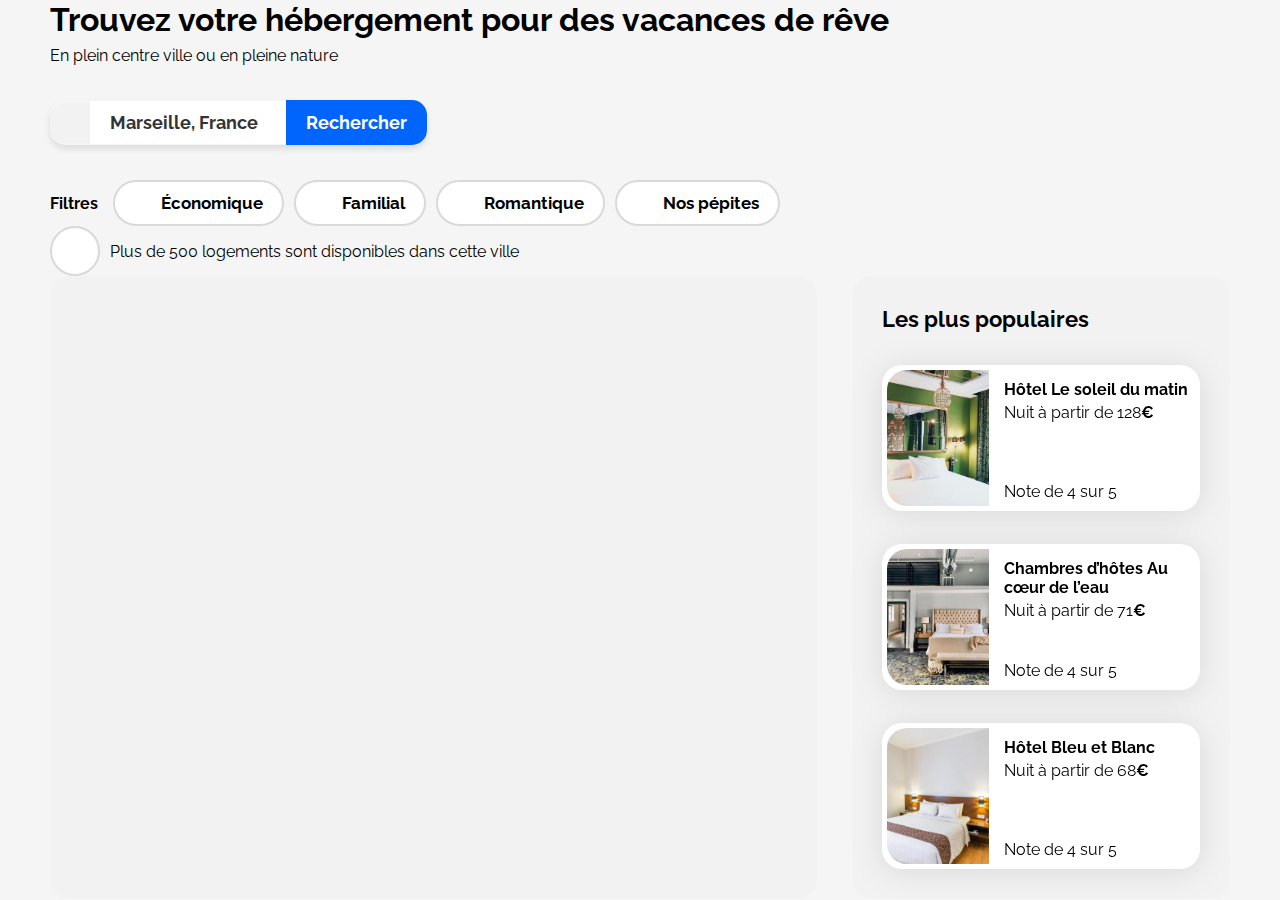
==== booki-starter-code-master/index.html @ 0f122dd0 "premier commit" ====
<!DOCTYPE html>
<html lang="fr">

<head>
    <meta charset="UTF-8">
    <meta name="viewport" content="width=device-width, initial-scale=1.0">
    <title>Booki</title>
    <link rel="preconnect" href="https://fonts.googleapis.com">
    <link rel="preconnect" href="https://fonts.gstatic.com" crossorigin>
    <link href="https://fonts.googleapis.com/css2?family=Raleway:wght@400;500;700&display=swap" rel="stylesheet">
    <link rel="stylesheet" href="https://cdnjs.cloudflare.com/ajax/libs/font-awesome/6.2.1/css/all.min.css"
        integrity="sha512-MV7K8+y+gLIBoVD59lQIYicR65iaqukzvf/nwasF0nqhPay5w/9lJmVM2hMDcnK1OnMGCdVK+iQrJ7lzPJQd1w=="
        crossorigin="anonymous" referrerpolicy="no-referrer" />
    <link rel="stylesheet" href="./css/style.css">
</head>

<body>
    
    
        
    
    <div class="main-container">
        <header>
            <nav>

            </nav>
            <div class="titre">
                <h1>Trouvez votre hébergement pour des vacances de rêve</h1>
                <span>En plein centre ville ou en pleine nature</span>
            </div>
          


            <div class="search-container">
                <div class="icon-container">
                  <i class="fas fa-map-marker-alt"></i>
                </div>
                <div class="search-input">
                  <span>Marseille, France</span>
                </div>
                <button class="search-btn">Rechercher</button>
              </div>

            <div class="filter-container">
                <span class="filter-label">Filtres</span>
                <div class="filter-section">
                
                    <button class="filter-btn">
                        <i class="fa-solid fa-money-bill-wave"></i> Économique
                    </button>
                    <button class="filter-btn">
                        <i class="fa-solid fa-child"></i> Familial
                        </button>
                    <button class="filter-btn">
                        <i class="fa-solid fa-heart"></i> Romantique
                    </button>
                    <button class="filter-btn">
                        <i class="fa-solid fa-fire"></i> Nos pépites
                    </button>
                </div>
            </div>

            <div class="info">
                <div class="circle-icon">
                  <i class="fa-solid fa-info"></i>
                </div>
                <span>Plus de 500 logements sont disponibles dans cette ville</span>
              </div>
              
              

        </header>
        <main>
            
            <div class="hebergements-and-populaires">
                <section class="hebergements">
                    
                    
                  </section>
                  

                <section class="populaires">
                    <div class="populaires-title">
                        <h2 class="section-title">Les plus populaires</h2>
                        <i class="fa-solid fa-chart-line" aria-hidden="true"></i>
                    </div>
                    <div class="populaires-cards">
                        <a href="#">
                            <article class="card">
                                <img src="./images/hebergements/emile-guillemot.jpg" alt="Image de la chambre d'hôtel montrant un lit">
                                <div class="card-content">
                                    <div class="card-txt">
                                        <h3 class="card-title">Hôtel Le soleil du matin</h3>
                                        <p class="card-subtitle">Nuit à partir de 128<span class="euro">€</span></p>
                                    </div>
                                    <div class="card-rating">
                                        <i class="fa-xs fa-solid fa-star" aria-hidden="true"></i>
                                        <i class="fa-xs fa-solid fa-star" aria-hidden="true"></i>
                                        <i class="fa-xs fa-solid fa-star" aria-hidden="true"></i>
                                        <i class="fa-xs fa-solid fa-star" aria-hidden="true"></i>
                                        <i class="fa-xs fa-solid fa-star neutral-star" aria-hidden="true"></i>
                                        <span class="sr-only">Note de 4 sur 5</span>
                                    </div>
                                </div>
                            </article>
                        </a>
                        <a href="#">
                            <article class="card">
                                <img src="./images/hebergements/aw-creative.jpg" alt="Image de la chambre d'hôtel montrant un lit">
                                <div class="card-content">
                                    <div class="card-txt">
                                        <h3 class="card-title">Chambres d’hôtes Au cœur de l’eau</h3>
                                        <p class="card-subtitle">Nuit à partir de 71<span class="euro">€</span></p>
                                    </div>
                                    <div class="card-rating">
                                        <i class="fa-xs fa-solid fa-star" aria-hidden="true"></i>
                                        <i class="fa-xs fa-solid fa-star" aria-hidden="true"></i>
                                        <i class="fa-xs fa-solid fa-star" aria-hidden="true"></i>
                                        <i class="fa-xs fa-solid fa-star" aria-hidden="true"></i>
                                        <i class="fa-xs fa-solid fa-star neutral-star" aria-hidden="true"></i>
                                        <span class="sr-only">Note de 4 sur 5</span>
                                    </div>
                                </div>
                            </article>
                        </a>
                        <a href="#">
                            <article class="card">
                                <img src="./images/hebergements/febrian-zakaria2.jpg" alt="Image de la chambre d'hôtel montrant un lit">
                                <div class="card-content">
                                    <div class="card-txt">
                                        <h3 class="card-title">Hôtel Bleu et Blanc</h3>
                                        <p class="card-subtitle">Nuit à partir de 68<span class="euro">€</span></p>
                                    </div>
                                    
                                    <div class="card-rating">
                                        <i class="fa-xs fa-solid fa-star" aria-hidden="true"></i>
                                        <i class="fa-xs fa-solid fa-star" aria-hidden="true"></i>
                                        <i class="fa-xs fa-solid fa-star" aria-hidden="true"></i>
                                        <i class="fa-xs fa-solid fa-star" aria-hidden="true"></i>
                                        <i class="fa-xs fa-solid fa-star neutral-star" aria-hidden="true"></i>
                                        <span class="sr-only">Note de 4 sur 5</span>
                                    </div>
                                </div>
                            </article>
                        </a>
                    </div>
                </section>
            </div>
        </main>
        <footer></footer>
    </div>
</body>

</html>
---- booki-starter-code-master/css/style.css ----
/****** General ***********/
* {
    font-family: 'Raleway', sans-serif;
}

:root {
    --main-color: #0065FC;
    --main-bg-color: #F2F2F2;
    --filter-bg-color: #DEEBFF;
}

.fa-solid {
    color: var(--main-color);
}

body {
    display: flex;
    justify-content: center;
}
* {
    margin: 0;
    padding: 0;
    box-sizing: border-box;
  }
  
  body {
    font-family: Arial, sans-serif;
    display: flex;
    justify-content: center;
    align-items: center;
    height: 100vh;
    background-color: #f5f5f5;
  }

  .titre{
    margin-bottom: 35px;

  }

  h1{
    margin-bottom: 8px;

  }
  
  .search-container {
    margin-bottom: 35px;
    display: flex;
    align-items: center;
    border-radius: 15px;
    box-shadow: 0 4px 6px rgba(0, 0, 0, 0.1);
    max-width: 377px; /* Limite la largeur du conteneur */
    width: 100%; /* Rendre le conteneur responsive */
  }
  
  .icon-container {
    background-color: var(--main-bg-color); /* Couleur de fond pour l'icône */
    border-radius: 15px 0px 0px 15px;

    display: flex;
    align-items: center;
    justify-content: center;
    width: 40px; /* Largeur de l'icône */
    height: 40px; /* Hauteur de l'icône */
    margin-right: 0px; /* Espace entre l'icône et le texte */
  }
  
  .icon-container i {
    color: #000000; /* Couleur de l'icône */
  }
  
  .search-input {
    display: flex;
    align-items: center;
    padding: 11px 20px;
    background-color: #Ffffff; /* Fond blanc pour le champ de recherche */
    border-radius: 0 0 0 0px;
    flex-grow: 1;
  }
  
  .search-input span {
    color: #333;
    justify-content: center; 
    align-items: center;   
    display: flex;
    font-weight: bold;
    font-size: 18px;
  }
  
  .search-btn {
    background-color: var(--main-color);
    color: white;
    border: none;
    padding: 12px 20px;
    border-radius: 0 15px 15px 0;
    cursor: pointer;
    transition: background-color 0.3s;
    font-weight: bold;
    font-size: 18px;
  }
  
  .search-btn:hover {
    background-color: #0056b3;
  }
  
/* Filtres */

  
.filter-container {
    display: flex; /* Utilisation de flexbox */
    align-items: center; /* Centre les éléments verticalement */
    gap: 15px; /* Espace entre la mention et la section des filtres */
  }
  
  .filter-label {
    font-weight: bold; /* Texte en gras */
    text-align: center; /* Centre le texte */
    font-size: 1;
  }
  
  .filter-section {
    display: flex; /* Utilisation de flexbox pour aligner les boutons horizontalement */
    gap: 10px; /* Espace entre les boutons */
  }
  
  .filter-btn {
    display: flex; /* Utilisation de flexbox pour le contenu du bouton */
    align-items: center; /* Alignement vertical centré */
    justify-content: center;
    background-color: white; /* Fond blanc pour les boutons */
    border: solid 2px #D9D9D9; /* Bordure solide de 2px avec une couleur par défaut */
    border-radius: 25px; /* Rayons arrondis de 25px */
    padding: 10px 19px; /* Padding pour le bouton */
    cursor: pointer; /* Curseur pointer sur hover */
    transition: background-color 0.3s; /* Transition fluide pour le changement de couleur */
    font-weight: bold;
    font-size: 17px;
}
  
  .filter-btn i {
    margin-right: 5px; /* Espace entre l'icône et le texte */
    width: 22px;
    font-size: 22px; /* Taille de l'icône */
    height: 22px;
    
  }
  
  .filter-btn:hover {
    background-color: var(--filter-bg-color); /* Couleur de fond lors du survol */
  }
  

  /* Info */
  .info {
    display: flex; /* Flexbox pour aligner les éléments horizontalement */
    align-items: center; /* Centre verticalement le texte et l'icône */
    gap: 10px; /* Espace entre le texte et l'icône */
  }
  
  .circle-icon {
    width: 50px; /* Largeur du cercle */
    height: 50px; /* Hauteur du cercle */
    border: 2px solid #D9D9D9; /* Bordure solide blanche */
    border-radius: 50%; /* Pour arrondir en cercle */
    display: flex; /* Flexbox pour centrer l'icône dans le cercle */
    align-items: center; /* Centre l'icône verticalement */
    justify-content: center; /* Centre l'icône horizontalement */
    background-color: #ffffff; /* Fond transparent */
  }
  
  .circle-icon i {
    font-size: 18px; 
  }
  
   /* fin Info */

 
.main-container {
    width: 100%;
    max-width: 1440px;
    padding: 0 50px;
    box-sizing: border-box;
}

a {
    color: inherit;
    text-decoration: none;
}

.section-title {
    margin: 0;
    font-size: 22px;
}
  /* card main contenaier */

  
.card {
    background-color: white;
    border-radius: 20px;
    padding: 5px;
    filter: drop-shadow(0px 3px 15px rgba(0, 0, 0, 0.1));
}

.card img {
    object-fit: cover;
}

.card-title {
    font-size: 16px;
}

.euro {
    font-weight: 700;
}

.neutral-star {
    color: var(--main-bg-color)
}

/****** Hebergements And Populaires ***********/
.hebergements-and-populaires {
    display: flex;
    justify-content: space-between;
}

.hebergements-and-populaires section {
    background-color: var(--main-bg-color);
    border-radius: 20px;
    padding: 30px;
    box-sizing: border-box;
}

/****** Hebergements ***********/
.hebergements {
    width: 65%;
}

/****** Populaires ***********/
.populaires {
    width: 32%;
}

.populaires-title {
    display: flex;
    justify-content: space-between;
    align-items: center;
}

.populaires-cards .card {
    display: flex;
    margin-top: 33px;
}

.populaires-cards img {
    width: 33%;
    height: 136px;
    border-top-left-radius: 20px;
    border-bottom-left-radius: 20px;
}

.populaires-cards .card-content {
    width: 67%;
    padding-left: 15px;
    display: flex;
    flex-direction: column;
    justify-content: space-between;
    box-sizing: border-box;
}

.populaires-cards .card-title {
    margin-top: 10px;
    margin-bottom: 4px;
}

.populaires-cards .card-subtitle {
    margin: 0;
}

.populaires-cards .card-rating {
    margin-bottom: 5px;
}




/* Le code ci-dessous correspond à la version responsive uniquement */

/****** Media queries ***********/
/* Medium devices (tablets, less/equal than 1024px) */
@media (max-width: 1024px) {
    .hebergements-and-populaires {
        flex-direction: column;
    }

    .hebergements {
        width: 100%;
    }

    .populaires {
        width: 100%;
        margin-top: 50px;
    }

    .populaires-cards {
        display: flex;
        flex-direction: row;
        justify-content: space-between;
    }

    .populaires-cards a {
        width: 30%;
    }

    .populaires-cards .card-title {
        font-size: 14px;
    }

    .populaires-cards .card-subtitle {
        font-size: 13px;
    }
}

/* Small devices (phones, less than 768px) */
@media (max-width: 767.98px) {
    /* ... */
}
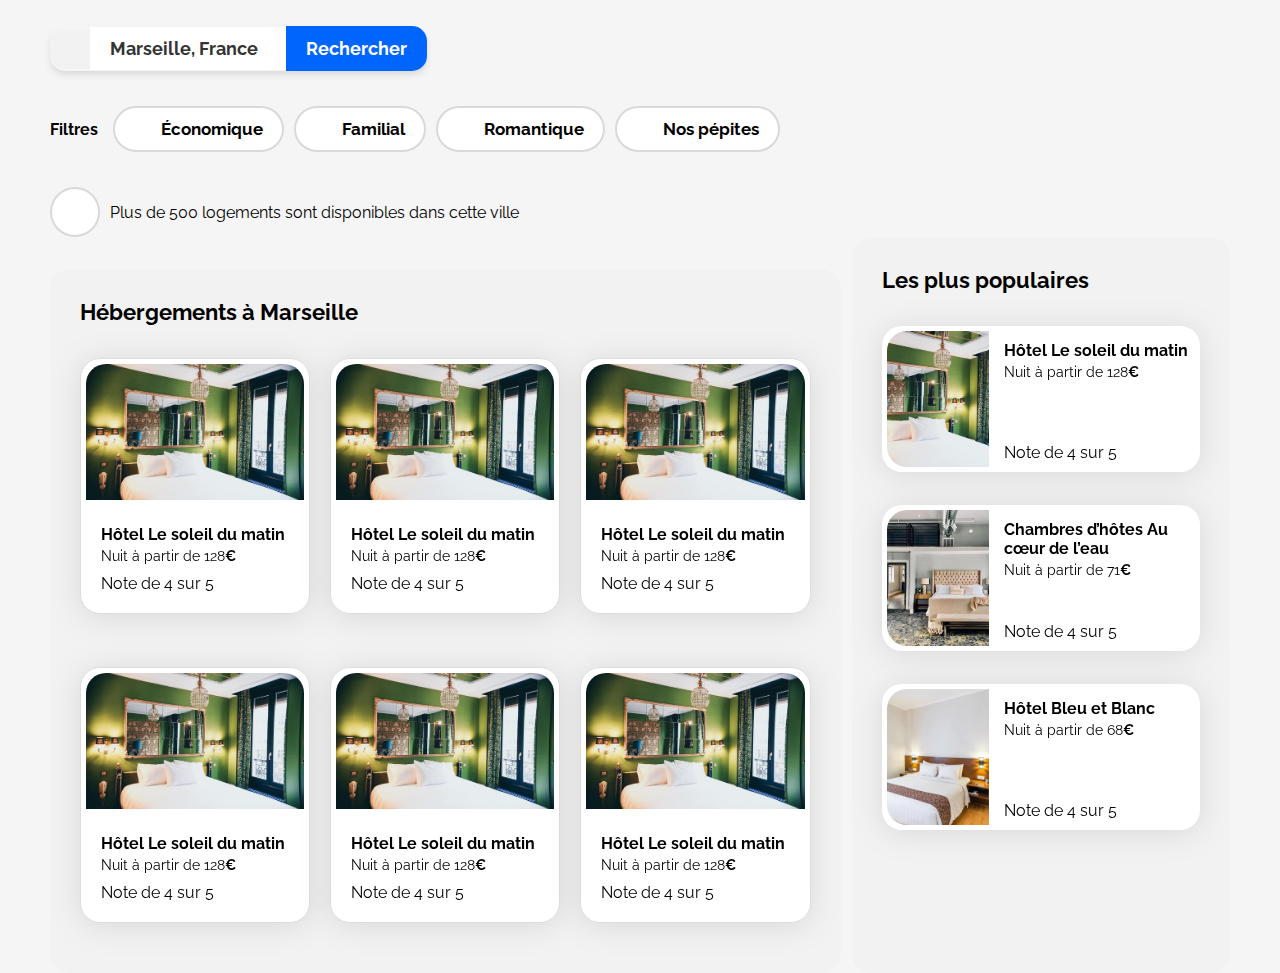
==== commit c38f9b18: "ajout carte X3" ====
--- a/booki-starter-code-master/index.html
+++ b/booki-starter-code-master/index.html
@@ -66,17 +66,139 @@
                 </div>
                 <span>Plus de 500 logements sont disponibles dans cette ville</span>
               </div>
-              
-              
-
         </header>
+
         <main>
             
             <div class="hebergements-and-populaires">
                 <section class="hebergements">
-                    
-                    
-                  </section>
+                    <div class="hebergements-title">
+                        <h2 class="section-title">Hébergements à Marseille</h2>
+                    </div>
+                    <div class="herbergements-card">
+                        <a href="#">
+                            <article class="card">
+                                <img src="./images/hebergements/emile-guillemot.jpg" alt="Image de la chambre d'hôtel montrant un lit">
+                                <div class="card-content">
+                                    <div class="card-txt">
+                                        <h3 class="card-title">Hôtel Le soleil du matin</h3>
+                                        <p class="card-subtitle">Nuit à partir de 128<span class="euro">€</span></p>
+                                    </div>
+                                    <div class="card-rating">
+                                        <i class="fa-xs fa-solid fa-star" aria-hidden="true"></i>
+                                        <i class="fa-xs fa-solid fa-star" aria-hidden="true"></i>
+                                        <i class="fa-xs fa-solid fa-star" aria-hidden="true"></i>
+                                        <i class="fa-xs fa-solid fa-star" aria-hidden="true"></i>
+                                        <i class="fa-xs fa-solid fa-star neutral-star" aria-hidden="true"></i>
+                                        <span class="sr-only">Note de 4 sur 5</span>
+                                    </div>
+                                </div>
+                            </article>
+                        </a>
+                        <a href="#">
+                            <article class="card">
+                                <img src="./images/hebergements/emile-guillemot.jpg" alt="Image de la chambre d'hôtel montrant un lit">
+                                <div class="card-content">
+                                    <div class="card-txt">
+                                        <h3 class="card-title">Hôtel Le soleil du matin</h3>
+                                        <p class="card-subtitle">Nuit à partir de 128<span class="euro">€</span></p>
+                                    </div>
+                                    <div class="card-rating">
+                                        <i class="fa-xs fa-solid fa-star" aria-hidden="true"></i>
+                                        <i class="fa-xs fa-solid fa-star" aria-hidden="true"></i>
+                                        <i class="fa-xs fa-solid fa-star" aria-hidden="true"></i>
+                                        <i class="fa-xs fa-solid fa-star" aria-hidden="true"></i>
+                                        <i class="fa-xs fa-solid fa-star neutral-star" aria-hidden="true"></i>
+                                        <span class="sr-only">Note de 4 sur 5</span>
+                                    </div>
+                                </div>
+                            </article>
+                        </a>
+                        <a href="#">
+                            <article class="card">
+                                <img src="./images/hebergements/emile-guillemot.jpg" alt="Image de la chambre d'hôtel montrant un lit">
+                                <div class="card-content">
+                                    <div class="card-txt">
+                                        <h3 class="card-title">Hôtel Le soleil du matin</h3>
+                                        <p class="card-subtitle">Nuit à partir de 128<span class="euro">€</span></p>
+                                    </div>
+                                    <div class="card-rating">
+                                        <i class="fa-xs fa-solid fa-star" aria-hidden="true"></i>
+                                        <i class="fa-xs fa-solid fa-star" aria-hidden="true"></i>
+                                        <i class="fa-xs fa-solid fa-star" aria-hidden="true"></i>
+                                        <i class="fa-xs fa-solid fa-star" aria-hidden="true"></i>
+                                        <i class="fa-xs fa-solid fa-star neutral-star" aria-hidden="true"></i>
+                                        <span class="sr-only">Note de 4 sur 5</span>
+                                    </div>
+                                </div>
+                            </article>
+                        </a>
+                       
+                        
+                    </div>
+
+                    <div class="herbergements-card2">
+                        <a href="#">
+                            <article class="card">
+                                <img src="./images/hebergements/emile-guillemot.jpg" alt="Image de la chambre d'hôtel montrant un lit">
+                                <div class="card-content">
+                                    <div class="card-txt">
+                                        <h3 class="card-title">Hôtel Le soleil du matin</h3>
+                                        <p class="card-subtitle">Nuit à partir de 128<span class="euro">€</span></p>
+                                    </div>
+                                    <div class="card-rating">
+                                        <i class="fa-xs fa-solid fa-star" aria-hidden="true"></i>
+                                        <i class="fa-xs fa-solid fa-star" aria-hidden="true"></i>
+                                        <i class="fa-xs fa-solid fa-star" aria-hidden="true"></i>
+                                        <i class="fa-xs fa-solid fa-star" aria-hidden="true"></i>
+                                        <i class="fa-xs fa-solid fa-star neutral-star" aria-hidden="true"></i>
+                                        <span class="sr-only">Note de 4 sur 5</span>
+                                    </div>
+                                </div>
+                            </article>
+                        </a>
+                        <a href="#">
+                            <article class="card">
+                                <img src="./images/hebergements/emile-guillemot.jpg" alt="Image de la chambre d'hôtel montrant un lit">
+                                <div class="card-content">
+                                    <div class="card-txt">
+                                        <h3 class="card-title">Hôtel Le soleil du matin</h3>
+                                        <p class="card-subtitle">Nuit à partir de 128<span class="euro">€</span></p>
+                                    </div>
+                                    <div class="card-rating">
+                                        <i class="fa-xs fa-solid fa-star" aria-hidden="true"></i>
+                                        <i class="fa-xs fa-solid fa-star" aria-hidden="true"></i>
+                                        <i class="fa-xs fa-solid fa-star" aria-hidden="true"></i>
+                                        <i class="fa-xs fa-solid fa-star" aria-hidden="true"></i>
+                                        <i class="fa-xs fa-solid fa-star neutral-star" aria-hidden="true"></i>
+                                        <span class="sr-only">Note de 4 sur 5</span>
+                                    </div>
+                                </div>
+                            </article>
+                        </a>
+                        <a href="#">
+                            <article class="card">
+                                <img src="./images/hebergements/emile-guillemot.jpg" alt="Image de la chambre d'hôtel montrant un lit">
+                                <div class="card-content">
+                                    <div class="card-txt">
+                                        <h3 class="card-title">Hôtel Le soleil du matin</h3>
+                                        <p class="card-subtitle">Nuit à partir de 128<span class="euro">€</span></p>
+                                    </div>
+                                    <div class="card-rating">
+                                        <i class="fa-xs fa-solid fa-star" aria-hidden="true"></i>
+                                        <i class="fa-xs fa-solid fa-star" aria-hidden="true"></i>
+                                        <i class="fa-xs fa-solid fa-star" aria-hidden="true"></i>
+                                        <i class="fa-xs fa-solid fa-star" aria-hidden="true"></i>
+                                        <i class="fa-xs fa-solid fa-star neutral-star" aria-hidden="true"></i>
+                                        <span class="sr-only">Note de 4 sur 5</span>
+                                    </div>
+                                </div>
+                            </article>
+                        </a>
+                       
+                        
+                    </div>
+                </section>
                   
 
                 <section class="populaires">
--- a/booki-starter-code-master/css/style.css
+++ b/booki-starter-code-master/css/style.css
@@ -154,6 +154,7 @@
     display: flex; /* Flexbox pour aligner les éléments horizontalement */
     align-items: center; /* Centre verticalement le texte et l'icône */
     gap: 10px; /* Espace entre le texte et l'icône */
+    margin-top: 35px;
   }
   
   .circle-icon {
@@ -184,6 +185,7 @@
 a {
     color: inherit;
     text-decoration: none;
+    width: 100%;
 }
 
 .section-title {
@@ -194,6 +196,7 @@
 
   
 .card {
+
     background-color: white;
     border-radius: 20px;
     padding: 5px;
@@ -231,8 +234,104 @@
 
 /****** Hebergements ***********/
 .hebergements {
-    width: 65%;
-}
+  width: 67%;
+  margin-top: 32px;
+  display: flex;
+  flex-wrap: wrap  ;
+
+}
+
+.herbergements-card {
+  width:100%; /* Chaque carte occupe 32% de la largeur du parent */
+  margin-bottom: 20px; /* Espacement en bas pour éviter le chevauchement vertical */
+  box-sizing: border-box; /* S'assure que le padding et les bordures sont inclus dans la largeur */
+  display: flex;
+  flex-direction: row;
+  justify-content: space-between;
+  gap: 20px;
+}
+
+.herbergements-card .card {
+  display: flex;
+  flex-direction: column; /* Ajoute cette ligne pour empiler l'image et le texte */
+  margin-top: 33px;
+  border: 1px solid #ddd; /* Optionnel : pour ajouter une bordure */
+  border-radius: 20px; /* Pour rendre les bords arrondis */
+
+}
+
+.herbergements-card img {
+  width: 100%;
+  height: 136px;
+  border-top-left-radius: 20px;
+  border-top-right-radius: 20px;
+  
+}
+
+.herbergements-card .card-content {
+  padding: 15px;
+  display: flex;
+  flex-direction: column;
+  justify-content: space-between;
+  box-sizing: border-box;
+}
+
+
+.card-title {
+  margin-top: 10px;
+  margin-bottom: 4px;
+}
+
+.card-subtitle {
+  margin: 0;
+  font-size: 14px; 
+}
+
+.card-rating {
+  margin-top: 10px;
+  font-size: 16px;
+}
+
+
+
+/* hebergement 2 */
+
+
+.herbergements-card2 {
+  width:100%; /* Chaque carte occupe 32% de la largeur du parent */
+  margin-bottom: 20px; /* Espacement en bas pour éviter le chevauchement vertical */
+  box-sizing: border-box; /* S'assure que le padding et les bordures sont inclus dans la largeur */
+  display: flex;
+        flex-direction: row;
+        justify-content: space-between;
+        gap: 20px;
+}
+
+.herbergements-card2 .card {
+  display: flex;
+  flex-direction: column; /* Ajoute cette ligne pour empiler l'image et le texte */
+  margin-top: 33px;
+  border: 1px solid #ddd; /* Optionnel : pour ajouter une bordure */
+  border-radius: 20px; /* Pour rendre les bords arrondis */
+
+}
+
+.herbergements-card2 img {
+  width: 100%;
+  height: 136px;
+  border-top-left-radius: 20px;
+  border-top-right-radius: 20px;
+  
+}
+
+.herbergements-card2 .card-content {
+  padding: 15px;
+  display: flex;
+  flex-direction: column;
+  justify-content: space-between;
+  box-sizing: border-box;
+}
+
 
 /****** Populaires ***********/
 .populaires {
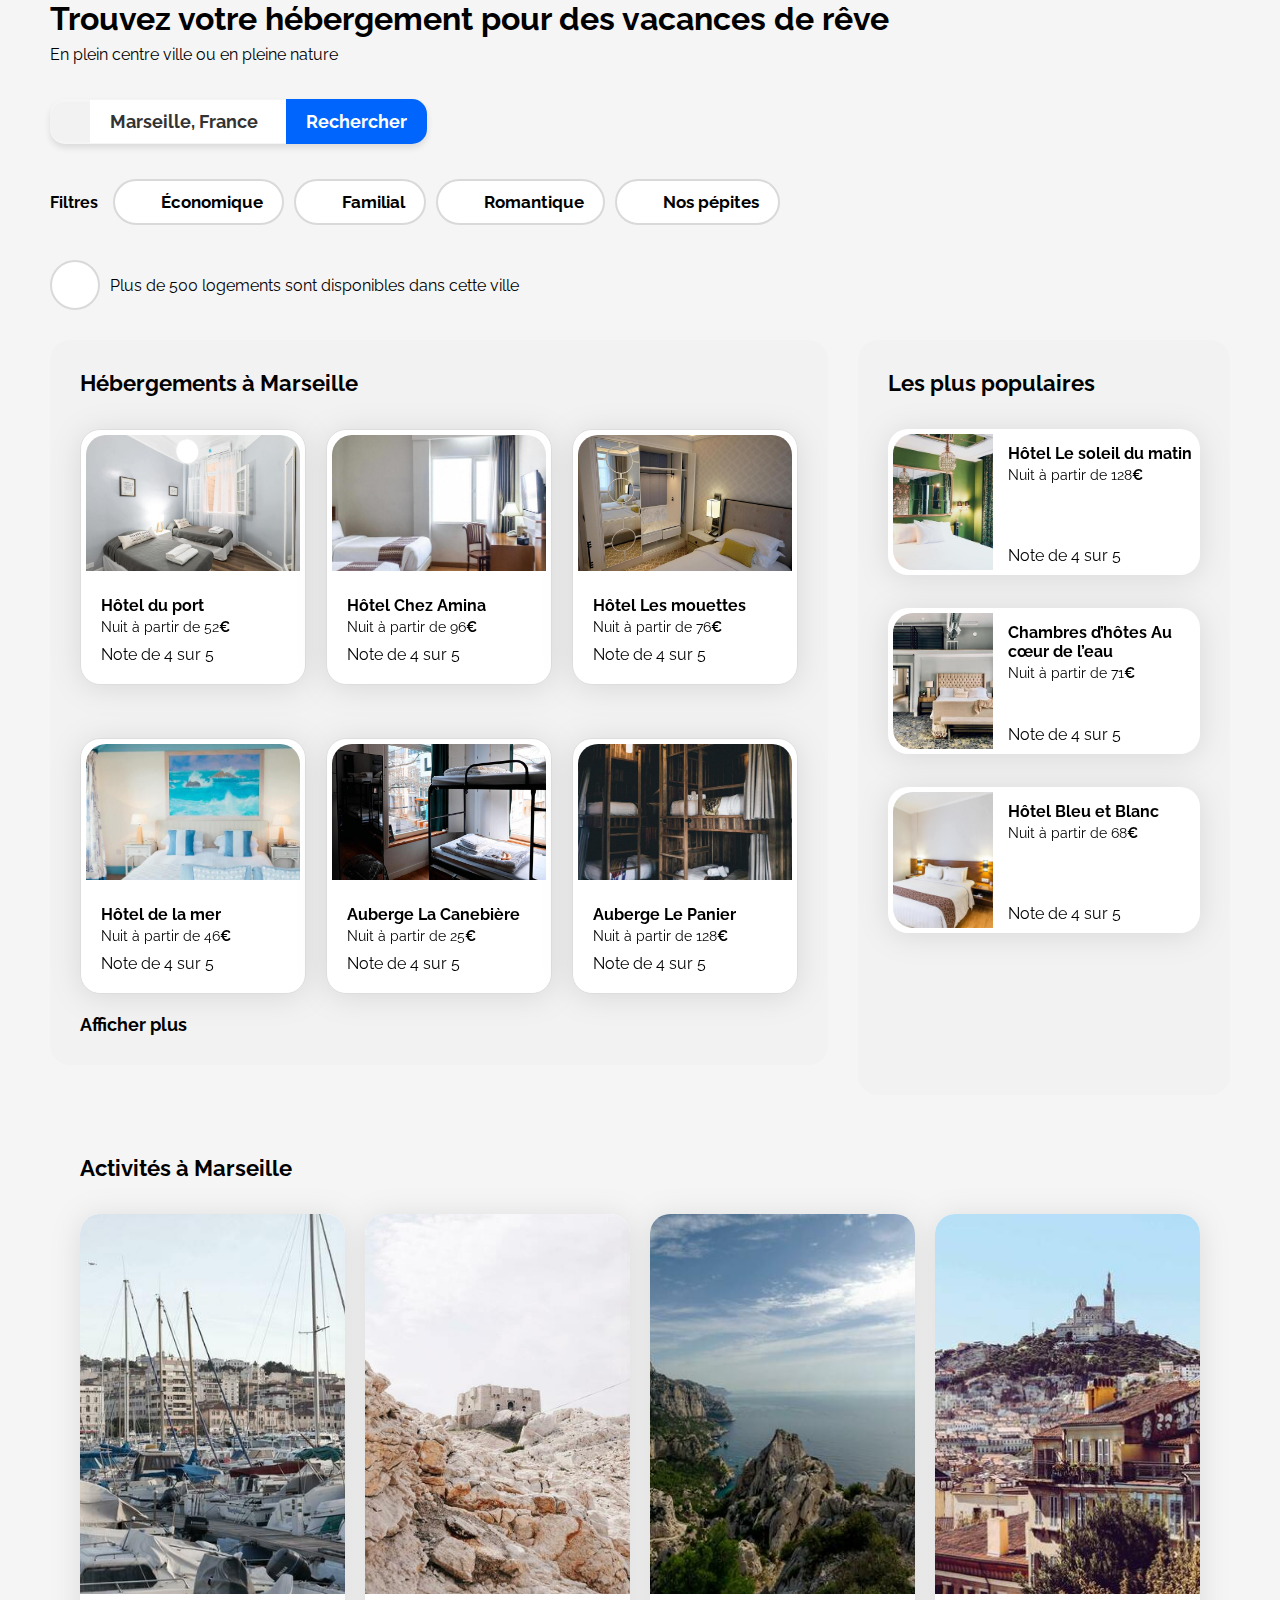
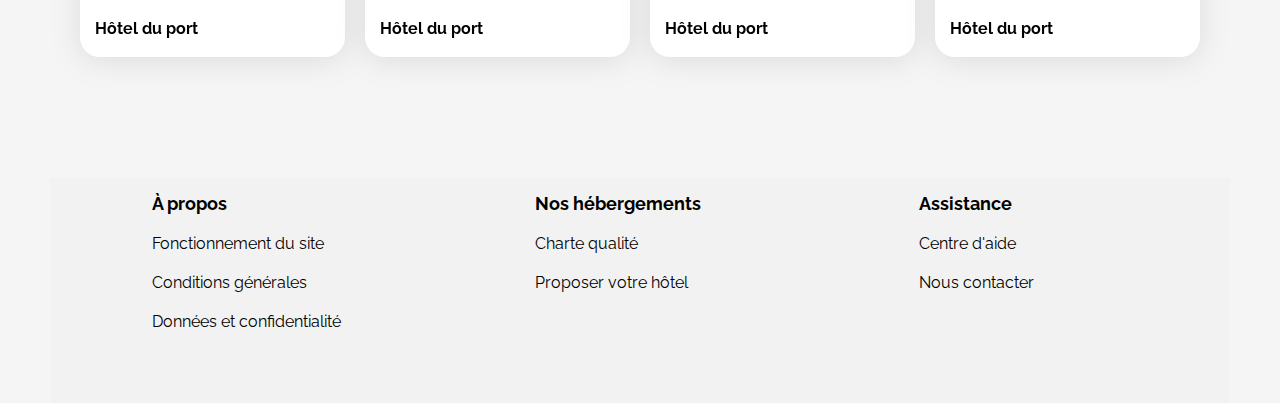
==== commit 2b14b115: "Activité + footer" ====
--- a/booki-starter-code-master/index.html
+++ b/booki-starter-code-master/index.html
@@ -78,49 +78,49 @@
                     <div class="herbergements-card">
                         <a href="#">
                             <article class="card">
-                                <img src="./images/hebergements/emile-guillemot.jpg" alt="Image de la chambre d'hôtel montrant un lit">
-                                <div class="card-content">
-                                    <div class="card-txt">
-                                        <h3 class="card-title">Hôtel Le soleil du matin</h3>
-                                        <p class="card-subtitle">Nuit à partir de 128<span class="euro">€</span></p>
-                                    </div>
-                                    <div class="card-rating">
-                                        <i class="fa-xs fa-solid fa-star" aria-hidden="true"></i>
-                                        <i class="fa-xs fa-solid fa-star" aria-hidden="true"></i>
-                                        <i class="fa-xs fa-solid fa-star" aria-hidden="true"></i>
-                                        <i class="fa-xs fa-solid fa-star" aria-hidden="true"></i>
-                                        <i class="fa-xs fa-solid fa-star neutral-star" aria-hidden="true"></i>
-                                        <span class="sr-only">Note de 4 sur 5</span>
-                                    </div>
-                                </div>
-                            </article>
-                        </a>
-                        <a href="#">
-                            <article class="card">
-                                <img src="./images/hebergements/emile-guillemot.jpg" alt="Image de la chambre d'hôtel montrant un lit">
-                                <div class="card-content">
-                                    <div class="card-txt">
-                                        <h3 class="card-title">Hôtel Le soleil du matin</h3>
-                                        <p class="card-subtitle">Nuit à partir de 128<span class="euro">€</span></p>
-                                    </div>
-                                    <div class="card-rating">
-                                        <i class="fa-xs fa-solid fa-star" aria-hidden="true"></i>
-                                        <i class="fa-xs fa-solid fa-star" aria-hidden="true"></i>
-                                        <i class="fa-xs fa-solid fa-star" aria-hidden="true"></i>
-                                        <i class="fa-xs fa-solid fa-star" aria-hidden="true"></i>
-                                        <i class="fa-xs fa-solid fa-star neutral-star" aria-hidden="true"></i>
-                                        <span class="sr-only">Note de 4 sur 5</span>
-                                    </div>
-                                </div>
-                            </article>
-                        </a>
-                        <a href="#">
-                            <article class="card">
-                                <img src="./images/hebergements/emile-guillemot.jpg" alt="Image de la chambre d'hôtel montrant un lit">
-                                <div class="card-content">
-                                    <div class="card-txt">
-                                        <h3 class="card-title">Hôtel Le soleil du matin</h3>
-                                        <p class="card-subtitle">Nuit à partir de 128<span class="euro">€</span></p>
+                                <img src="./images/hebergements/fred-kleber.jpg" alt="Image de la chambre d'hôtel montrant un lit">
+                                <div class="card-content">
+                                    <div class="card-txt">
+                                        <h3 class="card-title">Hôtel du port</h3>
+                                        <p class="card-subtitle">Nuit à partir de 52<span class="euro">€</span></p>
+                                    </div>
+                                    <div class="card-rating">
+                                        <i class="fa-xs fa-solid fa-star" aria-hidden="true"></i>
+                                        <i class="fa-xs fa-solid fa-star" aria-hidden="true"></i>
+                                        <i class="fa-xs fa-solid fa-star" aria-hidden="true"></i>
+                                        <i class="fa-xs fa-solid fa-star" aria-hidden="true"></i>
+                                        <i class="fa-xs fa-solid fa-star neutral-star" aria-hidden="true"></i>
+                                        <span class="sr-only">Note de 4 sur 5</span>
+                                    </div>
+                                </div>
+                            </article>
+                        </a>
+                        <a href="#">
+                            <article class="card">
+                                <img src="./images/hebergements/febrian-zakaria.jpg" alt="Image de la chambre d'hôtel montrant un lit">
+                                <div class="card-content">
+                                    <div class="card-txt">
+                                        <h3 class="card-title">Hôtel Chez Amina</h3>
+                                        <p class="card-subtitle">Nuit à partir de 96<span class="euro">€</span></p>
+                                    </div>
+                                    <div class="card-rating">
+                                        <i class="fa-xs fa-solid fa-star" aria-hidden="true"></i>
+                                        <i class="fa-xs fa-solid fa-star" aria-hidden="true"></i>
+                                        <i class="fa-xs fa-solid fa-star" aria-hidden="true"></i>
+                                        <i class="fa-xs fa-solid fa-star" aria-hidden="true"></i>
+                                        <i class="fa-xs fa-solid fa-star neutral-star" aria-hidden="true"></i>
+                                        <span class="sr-only">Note de 4 sur 5</span>
+                                    </div>
+                                </div>
+                            </article>
+                        </a>
+                        <a href="#">
+                            <article class="card">
+                                <img src="./images/hebergements/reisetopia.jpg" alt="Image de la chambre d'hôtel montrant un lit">
+                                <div class="card-content">
+                                    <div class="card-txt">
+                                        <h3 class="card-title">Hôtel Les mouettes</h3>
+                                        <p class="card-subtitle">Nuit à partir de 76<span class="euro">€</span></p>
                                     </div>
                                     <div class="card-rating">
                                         <i class="fa-xs fa-solid fa-star" aria-hidden="true"></i>
@@ -140,48 +140,48 @@
                     <div class="herbergements-card2">
                         <a href="#">
                             <article class="card">
-                                <img src="./images/hebergements/emile-guillemot.jpg" alt="Image de la chambre d'hôtel montrant un lit">
-                                <div class="card-content">
-                                    <div class="card-txt">
-                                        <h3 class="card-title">Hôtel Le soleil du matin</h3>
-                                        <p class="card-subtitle">Nuit à partir de 128<span class="euro">€</span></p>
-                                    </div>
-                                    <div class="card-rating">
-                                        <i class="fa-xs fa-solid fa-star" aria-hidden="true"></i>
-                                        <i class="fa-xs fa-solid fa-star" aria-hidden="true"></i>
-                                        <i class="fa-xs fa-solid fa-star" aria-hidden="true"></i>
-                                        <i class="fa-xs fa-solid fa-star" aria-hidden="true"></i>
-                                        <i class="fa-xs fa-solid fa-star neutral-star" aria-hidden="true"></i>
-                                        <span class="sr-only">Note de 4 sur 5</span>
-                                    </div>
-                                </div>
-                            </article>
-                        </a>
-                        <a href="#">
-                            <article class="card">
-                                <img src="./images/hebergements/emile-guillemot.jpg" alt="Image de la chambre d'hôtel montrant un lit">
-                                <div class="card-content">
-                                    <div class="card-txt">
-                                        <h3 class="card-title">Hôtel Le soleil du matin</h3>
-                                        <p class="card-subtitle">Nuit à partir de 128<span class="euro">€</span></p>
-                                    </div>
-                                    <div class="card-rating">
-                                        <i class="fa-xs fa-solid fa-star" aria-hidden="true"></i>
-                                        <i class="fa-xs fa-solid fa-star" aria-hidden="true"></i>
-                                        <i class="fa-xs fa-solid fa-star" aria-hidden="true"></i>
-                                        <i class="fa-xs fa-solid fa-star" aria-hidden="true"></i>
-                                        <i class="fa-xs fa-solid fa-star neutral-star" aria-hidden="true"></i>
-                                        <span class="sr-only">Note de 4 sur 5</span>
-                                    </div>
-                                </div>
-                            </article>
-                        </a>
-                        <a href="#">
-                            <article class="card">
-                                <img src="./images/hebergements/emile-guillemot.jpg" alt="Image de la chambre d'hôtel montrant un lit">
-                                <div class="card-content">
-                                    <div class="card-txt">
-                                        <h3 class="card-title">Hôtel Le soleil du matin</h3>
+                                <img src="./images/hebergements/annie-spratt.jpg" alt="Image de la chambre d'hôtel montrant un lit">
+                                <div class="card-content">
+                                    <div class="card-txt">
+                                        <h3 class="card-title">Hôtel de la mer</h3>
+                                        <p class="card-subtitle">Nuit à partir de 46<span class="euro">€</span></p>
+                                    </div>
+                                    <div class="card-rating">
+                                        <i class="fa-xs fa-solid fa-star" aria-hidden="true"></i>
+                                        <i class="fa-xs fa-solid fa-star" aria-hidden="true"></i>
+                                        <i class="fa-xs fa-solid fa-star" aria-hidden="true"></i>
+                                        <i class="fa-xs fa-solid fa-star" aria-hidden="true"></i>
+                                        <i class="fa-xs fa-solid fa-star neutral-star" aria-hidden="true"></i>
+                                        <span class="sr-only">Note de 4 sur 5</span>
+                                    </div>
+                                </div>
+                            </article>
+                        </a>
+                        <a href="#">
+                            <article class="card">
+                                <img src="./images/hebergements/marcus-loke.jpg" alt="Image de la chambre d'hôtel montrant un lit">
+                                <div class="card-content">
+                                    <div class="card-txt">
+                                        <h3 class="card-title">Auberge La Canebière</h3>
+                                        <p class="card-subtitle">Nuit à partir de 25<span class="euro">€</span></p>
+                                    </div>
+                                    <div class="card-rating">
+                                        <i class="fa-xs fa-solid fa-star" aria-hidden="true"></i>
+                                        <i class="fa-xs fa-solid fa-star" aria-hidden="true"></i>
+                                        <i class="fa-xs fa-solid fa-star" aria-hidden="true"></i>
+                                        <i class="fa-xs fa-solid fa-star" aria-hidden="true"></i>
+                                        <i class="fa-xs fa-solid fa-star neutral-star" aria-hidden="true"></i>
+                                        <span class="sr-only">Note de 4 sur 5</span>
+                                    </div>
+                                </div>
+                            </article>
+                        </a>
+                        <a href="#">
+                            <article class="card">
+                                <img src="./images/hebergements/nicate-lee.jpg" alt="Image de la chambre d'hôtel montrant un lit">
+                                <div class="card-content">
+                                    <div class="card-txt">
+                                        <h3 class="card-title">Auberge Le Panier</h3>
                                         <p class="card-subtitle">Nuit à partir de 128<span class="euro">€</span></p>
                                     </div>
                                     <div class="card-rating">
@@ -197,7 +197,8 @@
                         </a>
                        
                         
-                    </div>
+                    </div> 
+                    <span class="more">Afficher plus</span>
                 </section>
                   
 
@@ -265,11 +266,96 @@
                                 </div>
                             </article>
                         </a>
-                    </div>
+                    </div>  
+                   
                 </section>
             </div>
+            <section class="activite">
+                <div class="activite-title">
+                     <h2 class="section-title">Activités à Marseille</h2>
+                </div>
+                <div class="activite-card">
+                    <a href="#">
+                        <article class="card">
+                            <img src="./images/activites/reno-laithienne.jpg" alt="Image de la chambre d'hôtel montrant un lit">
+                            <div class="card-content">
+                                <div class="card-txt">
+                                    <h3 class="card-title">Hôtel du port</h3>
+                                </div>
+                            </div>
+                        </article>
+                    </a>
+                    <a href="#">
+                        <article class="card">
+                            <img src="./images/activites/paul-hermann.jpg" alt="Image de la chambre d'hôtel montrant un lit">
+                            <div class="card-content">
+                                <div class="card-txt">
+                                    <h3 class="card-title">Hôtel du port</h3>
+                                </div>
+                            </div>
+                        </article>
+                    </a>
+                    <a href="#">
+                        <article class="card">
+                            <img src="./images/activites/kilyan-sockalingum.jpg" alt="Image de la chambre d'hôtel montrant un lit">
+                            <div class="card-content">
+                                <div class="card-txt">
+                                    <h3 class="card-title">Hôtel du port</h3>
+                                </div>
+                            </div>
+                        </article>
+                    </a>
+                    <a href="#">
+                        <article class="card">
+                            <img src="./images/activites/florian-wehde.jpg" alt="Image de la chambre d'hôtel montrant un lit">
+                            <div class="card-content">
+                                <div class="card-txt">
+                                    <h3 class="card-title">Hôtel du port</h3>
+                                </div>
+                            </div>
+                        </article>
+                    </a>
+                </div>
+              
+            </section>
+            
+
         </main>
-        <footer></footer>
+        <footer>
+        
+              <div class="apropos">
+                <h3>
+                  À propos
+                </h3>
+                <a href="#"> Fonctionnement du site</a>
+                <a href="#">Conditions générales</a>
+                <a href="#">Données et confidentialité</a>
+              </div>
+            
+              <div class="nos_hebergements">
+            
+                <h3>
+                  Nos hébergements
+                </h3>
+
+                <a href="#" target="_blank">Charte qualité</a>
+                <a href="#" target="_blank">Proposer votre hôtel</a>
+              </div>
+            
+             <div class="assistance">
+                <h3>
+                  Assistance
+                </h3>
+                <a href="#">Centre d'aide</a>
+                <a href="#">Nous contacter</a>
+               
+              </div>
+            
+              
+            
+              
+              
+        </footer>
     </div>
 </body>
 
--- a/booki-starter-code-master/css/style.css
+++ b/booki-starter-code-master/css/style.css
@@ -22,13 +22,13 @@
     padding: 0;
     box-sizing: border-box;
   }
-  
+
   body {
     font-family: Arial, sans-serif;
     display: flex;
     justify-content: center;
     align-items: center;
-    height: 100vh;
+    
     background-color: #f5f5f5;
   }
 
@@ -41,7 +41,7 @@
     margin-bottom: 8px;
 
   }
-  
+
   .search-container {
     margin-bottom: 35px;
     display: flex;
@@ -51,7 +51,7 @@
     max-width: 377px; /* Limite la largeur du conteneur */
     width: 100%; /* Rendre le conteneur responsive */
   }
-  
+
   .icon-container {
     background-color: var(--main-bg-color); /* Couleur de fond pour l'icône */
     border-radius: 15px 0px 0px 15px;
@@ -63,11 +63,11 @@
     height: 40px; /* Hauteur de l'icône */
     margin-right: 0px; /* Espace entre l'icône et le texte */
   }
-  
+
   .icon-container i {
     color: #000000; /* Couleur de l'icône */
   }
-  
+
   .search-input {
     display: flex;
     align-items: center;
@@ -76,16 +76,16 @@
     border-radius: 0 0 0 0px;
     flex-grow: 1;
   }
-  
+
   .search-input span {
     color: #333;
-    justify-content: center; 
-    align-items: center;   
+    justify-content: center;
+    align-items: center;
     display: flex;
     font-weight: bold;
     font-size: 18px;
   }
-  
+
   .search-btn {
     background-color: var(--main-color);
     color: white;
@@ -97,31 +97,31 @@
     font-weight: bold;
     font-size: 18px;
   }
-  
+
   .search-btn:hover {
     background-color: #0056b3;
   }
-  
+
 /* Filtres */
 
-  
+
 .filter-container {
     display: flex; /* Utilisation de flexbox */
     align-items: center; /* Centre les éléments verticalement */
     gap: 15px; /* Espace entre la mention et la section des filtres */
   }
-  
+
   .filter-label {
     font-weight: bold; /* Texte en gras */
     text-align: center; /* Centre le texte */
     font-size: 1;
   }
-  
+
   .filter-section {
     display: flex; /* Utilisation de flexbox pour aligner les boutons horizontalement */
     gap: 10px; /* Espace entre les boutons */
   }
-  
+
   .filter-btn {
     display: flex; /* Utilisation de flexbox pour le contenu du bouton */
     align-items: center; /* Alignement vertical centré */
@@ -135,19 +135,19 @@
     font-weight: bold;
     font-size: 17px;
 }
-  
+
   .filter-btn i {
     margin-right: 5px; /* Espace entre l'icône et le texte */
     width: 22px;
     font-size: 22px; /* Taille de l'icône */
     height: 22px;
-    
-  }
-  
+
+  }
+
   .filter-btn:hover {
     background-color: var(--filter-bg-color); /* Couleur de fond lors du survol */
   }
-  
+
 
   /* Info */
   .info {
@@ -155,8 +155,9 @@
     align-items: center; /* Centre verticalement le texte et l'icône */
     gap: 10px; /* Espace entre le texte et l'icône */
     margin-top: 35px;
-  }
-  
+    margin-bottom: 30px;
+  }
+
   .circle-icon {
     width: 50px; /* Largeur du cercle */
     height: 50px; /* Hauteur du cercle */
@@ -167,14 +168,14 @@
     justify-content: center; /* Centre l'icône horizontalement */
     background-color: #ffffff; /* Fond transparent */
   }
-  
+
   .circle-icon i {
-    font-size: 18px; 
-  }
-  
+    font-size: 18px;
+  }
+
    /* fin Info */
 
- 
+
 .main-container {
     width: 100%;
     max-width: 1440px;
@@ -194,7 +195,7 @@
 }
   /* card main contenaier */
 
-  
+
 .card {
 
     background-color: white;
@@ -235,9 +236,11 @@
 /****** Hebergements ***********/
 .hebergements {
   width: 67%;
-  margin-top: 32px;
+
   display: flex;
   flex-wrap: wrap  ;
+  margin-bottom: 30px;
+  margin-right: 30px;
 
 }
 
@@ -265,7 +268,7 @@
   height: 136px;
   border-top-left-radius: 20px;
   border-top-right-radius: 20px;
-  
+
 }
 
 .herbergements-card .card-content {
@@ -284,7 +287,7 @@
 
 .card-subtitle {
   margin: 0;
-  font-size: 14px; 
+  font-size: 14px;
 }
 
 .card-rating {
@@ -321,7 +324,7 @@
   height: 136px;
   border-top-left-radius: 20px;
   border-top-right-radius: 20px;
-  
+
 }
 
 .herbergements-card2 .card-content {
@@ -378,6 +381,144 @@
     margin-bottom: 5px;
 }
 
+/* Activités */
+
+.activite{
+  margin-top: 30px;
+  padding: 30px;
+  width: 100%;
+  display: flex;
+  flex-wrap: wrap  ;
+  margin-bottom: 30px;
+}
+
+
+.activite-card {
+  width:100%; /* Chaque carte occupe 32% de la largeur du parent */
+  margin-bottom: 20px; /* Espacement en bas pour éviter le chevauchement vertical */
+  box-sizing: border-box; /* S'assure que le padding et les bordures sont inclus dans la largeur */
+  display: flex;
+  flex-direction: row;
+  justify-content: space-between;
+  gap: 20px;
+}
+
+.activite-card .card {
+  display: flex;
+  flex-direction: column; /* Ajoute cette ligne pour empiler l'image et le texte */
+  margin-top: 33px;
+  border-radius: 20px; /* Pour rendre les bords arrondis */
+padding: 0;
+}
+
+.activite-card img {
+  width: 100%;
+  height: 380px;
+  border-top-left-radius: 20px;
+  border-top-right-radius: 20px;
+
+}
+
+.activite-card .card-content {
+  padding: 15px;
+  display: flex;
+  flex-direction: column;
+  justify-content: space-between;
+  box-sizing: border-box;
+}
+
+.more{
+  font-weight: bold;
+  font-size: 18px;
+}
+/* footer */
+
+
+
+footer {
+  background-color: #F2F2F2;
+  width: 100%;
+  margin-top: 71px;
+  display: flex;
+  flex-direction: row;
+  padding:  15px;
+  height: 25vh;
+
+}
+
+
+.apropos {
+  width: 33%;
+  height: 100px;
+  display: flex;
+  flex-direction: column;
+  color: black;
+
+  font-size: 20px;
+  font-style: normal;
+  font-weight: 400;
+  gap: 20px;  
+  margin-left: 87px;
+  position: relative;
+  
+}
+
+.apropos h3 {
+  font-size: 18px;
+}
+
+.apropos a{
+  font-size: 16px;
+}
+
+
+.nos_hebergements {
+  width: 33%;
+  height: 100px;
+  display: flex;
+  flex-direction: column;
+  color: black;
+
+  font-size: 20px;
+  font-style: normal;
+  font-weight: 400;
+  gap: 20px;
+  margin-left: 87px;
+  position: relative;
+  
+}
+.nos_hebergements h3 {
+  font-size: 18px;
+}
+
+.nos_hebergements a{
+  font-size: 16px;
+}
+
+
+.assistance {
+  width: 33%;
+  height: 100px;
+  display: flex;
+  flex-direction: column;
+  color: black;
+
+  font-size: 20px;
+  font-style: normal;
+  font-weight: 400;
+  gap: 20px;
+  margin-left: 87px;
+  position: relative;
+  
+}
+.assistance h3 {
+  font-size: 18px;
+}
+
+.assistance a{
+  font-size: 16px;
+}
+
 
 
 
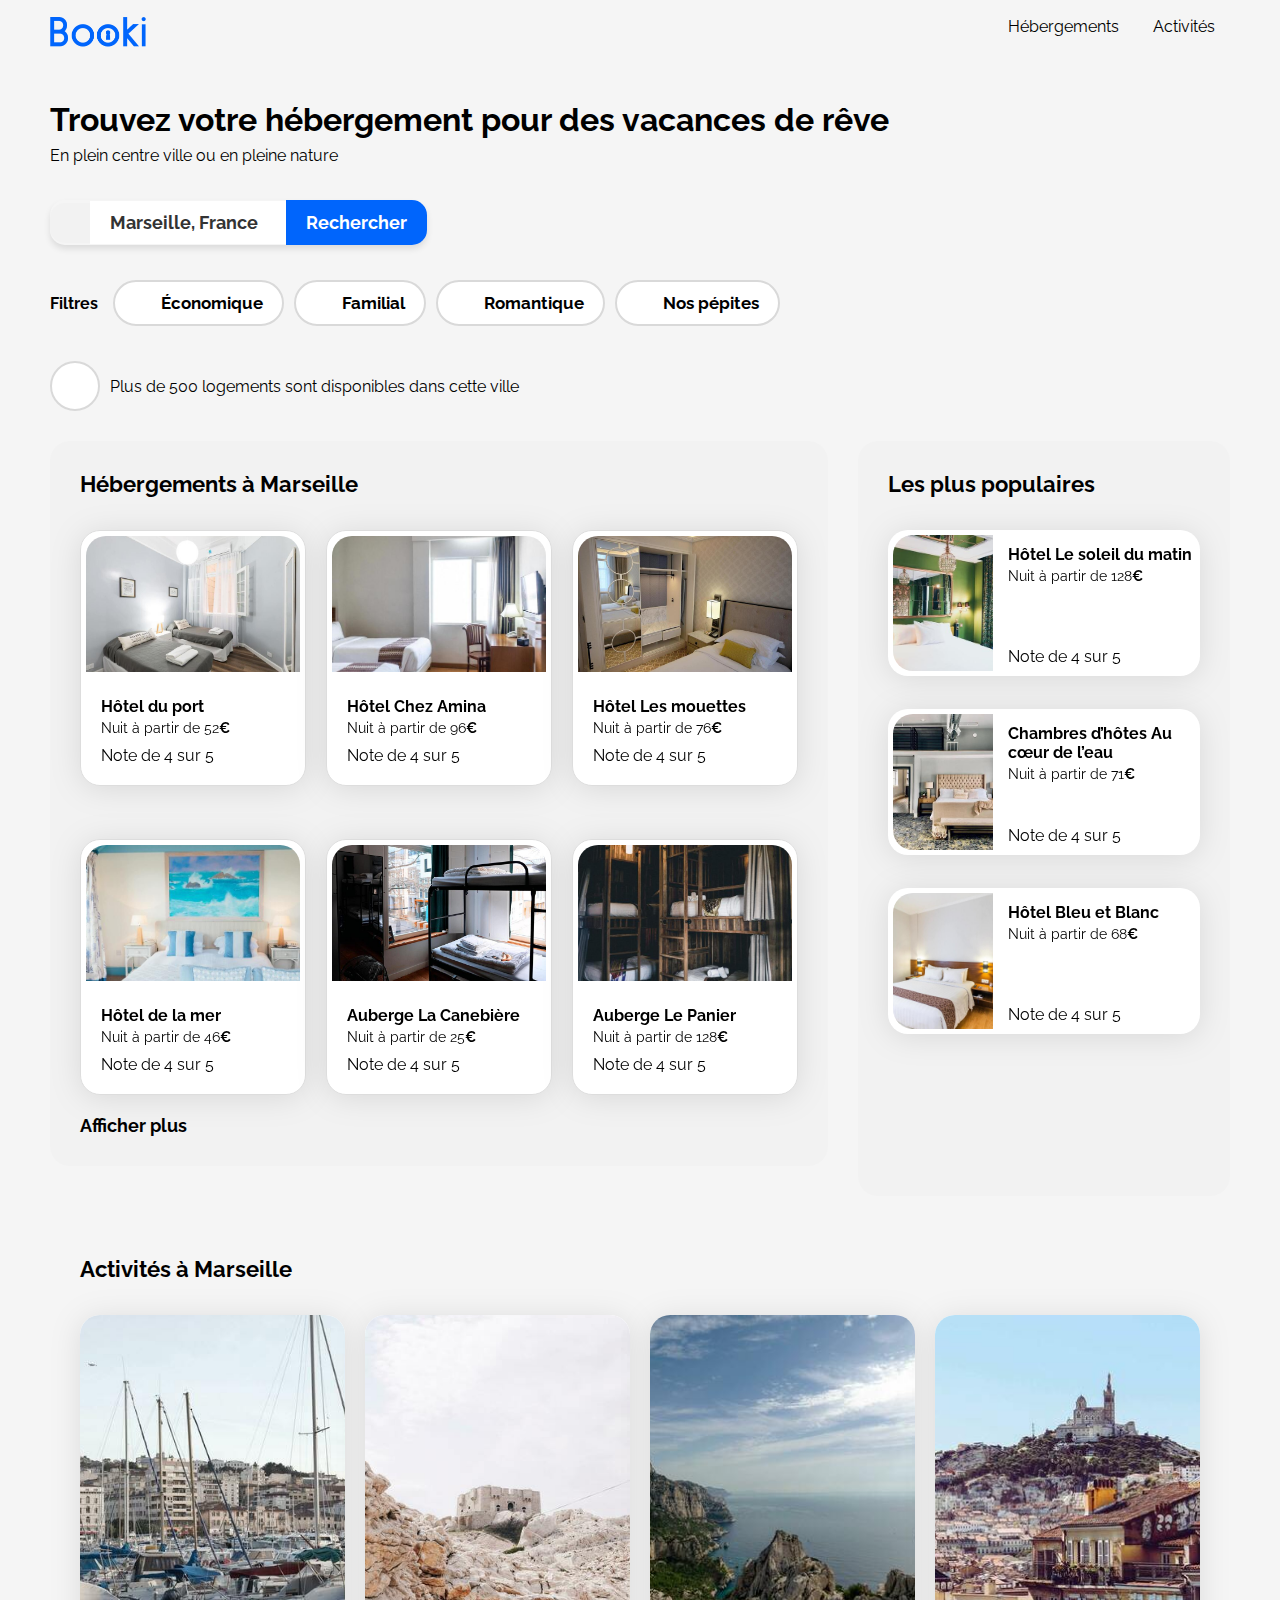
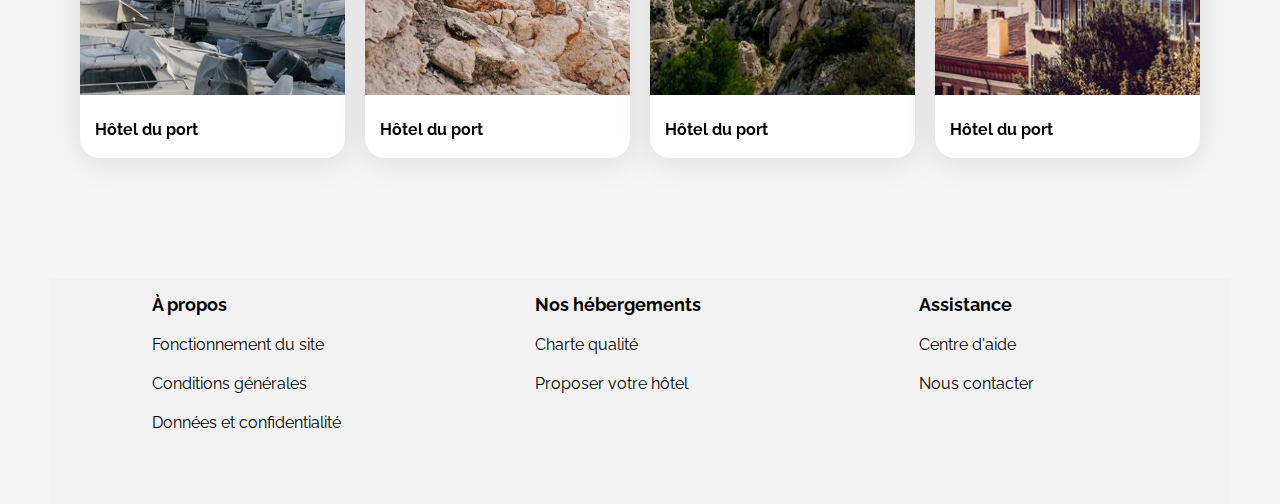
==== commit a49b63ab: "home page terminée" ====
--- a/booki-starter-code-master/index.html
+++ b/booki-starter-code-master/index.html
@@ -21,8 +21,14 @@
     
     <div class="main-container">
         <header>
-            <nav>
-
+            <nav class="navbar">
+                <div class="logonav">
+                    <img src="images/logo/Booki.png" alt="Logo de Booki">
+                </div>
+                <div class="btn_nav">
+                    <a href="#" class="nav-btn">Hébergements</a>
+                    <a href="#" class="nav-btn">Activités</a>
+                </div>
             </nav>
             <div class="titre">
                 <h1>Trouvez votre hébergement pour des vacances de rêve</h1>
--- a/booki-starter-code-master/css/style.css
+++ b/booki-starter-code-master/css/style.css
@@ -22,6 +22,35 @@
     padding: 0;
     box-sizing: border-box;
   }
+
+  nav{
+    display: flex;
+    flex-direction: row;
+    justify-content: space-between;
+    margin-bottom: 50px;
+    padding-top: 17px;
+  
+  }
+  .logonav img{
+    height: 30px;
+  }
+  .nav-btn {
+    padding: 15px ;
+    background-color: transparent; /* Fond transparent */
+   
+    border: none;
+    border-top: 2px solid transparent; /* Bordure supérieure initialement transparente */
+    font-size: 16px;
+    text-decoration: none; /* Retire le soulignement */
+    cursor: pointer;
+    transition: border-color 0.3s ease, color 0.3s ease; /* Transition fluide pour la couleur et la bordure */
+}
+
+/* Effet hover pour chaque bouton */
+.nav-btn:hover {
+    border-top: 2px solid #007bff; /* Change la bordure supérieure au survol */
+    color: #0056b3; /* Change la couleur du texte au survol */
+}
 
   body {
     font-family: Arial, sans-serif;
